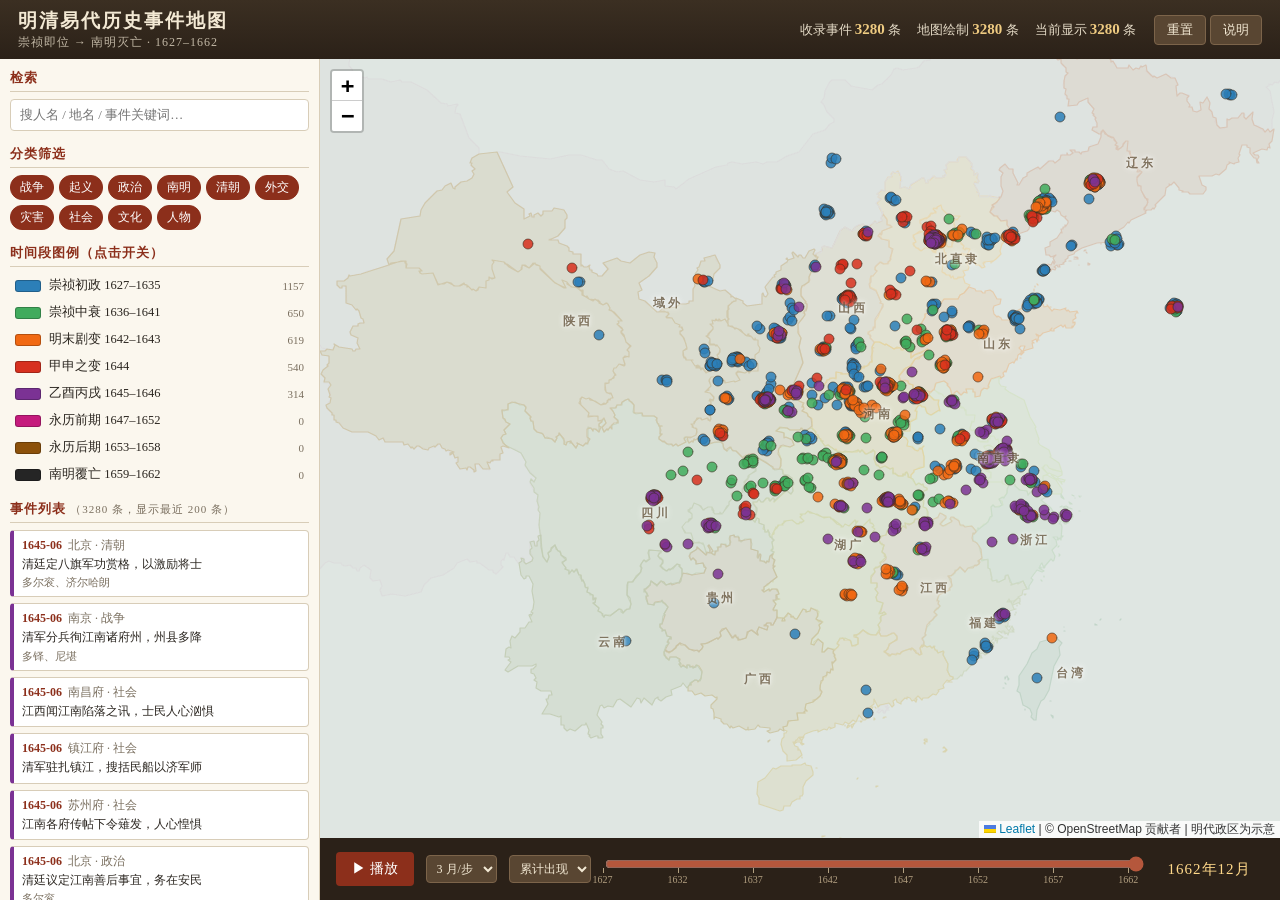
==== web/index.html @ 7ab1c9f6 "v0.1" ====
<!DOCTYPE html>
<html lang="zh-CN">
<head>
<meta charset="UTF-8">
<meta name="viewport" content="width=device-width, initial-scale=1.0">
<title>明清易代历史事件地图 (1627–1662)</title>
<link rel="stylesheet" href="vendor/leaflet.css">
<link rel="stylesheet" href="style.css">
</head>
<body>
<header id="topbar">
  <div class="title-block">
    <h1>明清易代历史事件地图</h1>
    <div class="subtitle">崇祯即位 → 南明灭亡 · 1627–1662</div>
  </div>
  <div class="stats" id="stats"></div>
  <div class="top-actions">
    <button id="btn-reset" title="显示全部事件">重置</button>
    <button id="btn-about" title="说明">说明</button>
  </div>
</header>

<div id="main">
  <aside id="sidebar">
    <section class="panel">
      <h2>检索</h2>
      <input id="search" type="text" placeholder="搜人名 / 地名 / 事件关键词…">
    </section>

    <section class="panel">
      <h2>分类筛选</h2>
      <div id="cat-filters" class="chip-grid"></div>
    </section>

    <section class="panel">
      <h2>时间段图例（点击开关）</h2>
      <div id="period-legend" class="legend-list"></div>
    </section>

    <section class="panel" id="list-panel">
      <h2>事件列表 <span id="list-count"></span></h2>
      <div id="event-list"></div>
    </section>
  </aside>

  <div id="map-wrap">
    <div id="map"></div>
    <div id="playbar">
      <button id="btn-play" title="播放/暂停">▶ 播放</button>
      <select id="speed" title="播放速度">
        <option value="1">1 月/步</option>
        <option value="3" selected>3 月/步</option>
        <option value="12">1 年/步</option>
      </select>
      <select id="mode" title="显示模式">
        <option value="cumulative" selected>累计出现</option>
        <option value="single">仅当前月</option>
        <option value="decade">近十年内</option>
      </select>
      <div class="slider-wrap">
        <input id="timeline" type="range" min="0" max="431" value="431" step="1">
        <div id="ticks"></div>
      </div>
      <div id="time-label">1662年12月</div>
    </div>
    <div id="loading">正在载入事件数据…</div>
  </div>
</div>

<div id="about-modal" class="modal hidden">
  <div class="modal-body">
    <h2>关于本页</h2>
    <p>本页展示 <b>1627 年崇祯帝即位至 1662 年南明永历帝遇难</b> 期间的重要历史事件，数据存于本地 SQLite 数据库 <code>events.db</code>，页面由 <code>data.js</code> 驱动。</p>
    <ul>
      <li><b>时间轴</b>：拖动底部滑块或点击播放，事件按时间顺序在地图上出现。</li>
      <li><b>着色</b>：标记点按时间段着色（见左侧图例），点击图例可开关某一时段。</li>
      <li><b>筛选</b>：可按分类、关键词过滤；点击标记点或列表条目查看详情。</li>
      <li><b>底图</b>：OpenStreetMap；淡色多边形为明代两京十三布政使司（示意性大区界线）。</li>
    </ul>
    <p class="hint">数据为史料整理成果，日期以公历年月表示，个别事件月份容有出入，欢迎校订。</p>
    <button id="btn-close-about">关闭</button>
  </div>
</div>

<script src="vendor/leaflet.js"></script>
<script src="ming_units.js"></script>
<script src="data.js"></script>
<script src="app.js"></script>
</body>
</html>
---- web/vendor/leaflet.css ----
/* required styles */

.leaflet-pane,
.leaflet-tile,
.leaflet-marker-icon,
.leaflet-marker-shadow,
.leaflet-tile-container,
.leaflet-pane > svg,
.leaflet-pane > canvas,
.leaflet-zoom-box,
.leaflet-image-layer,
.leaflet-layer {
	position: absolute;
	left: 0;
	top: 0;
	}
.leaflet-container {
	overflow: hidden;
	}
.leaflet-tile,
.leaflet-marker-icon,
.leaflet-marker-shadow {
	-webkit-user-select: none;
	   -moz-user-select: none;
	        user-select: none;
	  -webkit-user-drag: none;
	}
/* Prevents IE11 from highlighting tiles in blue */
.leaflet-tile::selection {
	background: transparent;
}
/* Safari renders non-retina tile on retina better with this, but Chrome is worse */
.leaflet-safari .leaflet-tile {
	image-rendering: -webkit-optimize-contrast;
	}
/* hack that prevents hw layers "stretching" when loading new tiles */
.leaflet-safari .leaflet-tile-container {
	width: 1600px;
	height: 1600px;
	-webkit-transform-origin: 0 0;
	}
.leaflet-marker-icon,
.leaflet-marker-shadow {
	display: block;
	}
/* .leaflet-container svg: reset svg max-width decleration shipped in Joomla! (joomla.org) 3.x */
/* .leaflet-container img: map is broken in FF if you have max-width: 100% on tiles */
.leaflet-container .leaflet-overlay-pane svg {
	max-width: none !important;
	max-height: none !important;
	}
.leaflet-container .leaflet-marker-pane img,
.leaflet-container .leaflet-shadow-pane img,
.leaflet-container .leaflet-tile-pane img,
.leaflet-container img.leaflet-image-layer,
.leaflet-container .leaflet-tile {
	max-width: none !important;
	max-height: none !important;
	width: auto;
	padding: 0;
	}

.leaflet-container img.leaflet-tile {
	/* See: https://bugs.chromium.org/p/chromium/issues/detail?id=600120 */
	mix-blend-mode: plus-lighter;
}

.leaflet-container.leaflet-touch-zoom {
	-ms-touch-action: pan-x pan-y;
	touch-action: pan-x pan-y;
	}
.leaflet-container.leaflet-touch-drag {
	-ms-touch-action: pinch-zoom;
	/* Fallback for FF which doesn't support pinch-zoom */
	touch-action: none;
	touch-action: pinch-zoom;
}
.leaflet-container.leaflet-touch-drag.leaflet-touch-zoom {
	-ms-touch-action: none;
	touch-action: none;
}
.leaflet-container {
	-webkit-tap-highlight-color: transparent;
}
.leaflet-container a {
	-webkit-tap-highlight-color: rgba(51, 181, 229, 0.4);
}
.leaflet-tile {
	filter: inherit;
	visibility: hidden;
	}
.leaflet-tile-loaded {
	visibility: inherit;
	}
.leaflet-zoom-box {
	width: 0;
	height: 0;
	-moz-box-sizing: border-box;
	     box-sizing: border-box;
	z-index: 800;
	}
/* workaround for https://bugzilla.mozilla.org/show_bug.cgi?id=888319 */
.leaflet-overlay-pane svg {
	-moz-user-select: none;
	}

.leaflet-pane         { z-index: 400; }

.leaflet-tile-pane    { z-index: 200; }
.leaflet-overlay-pane { z-index: 400; }
.leaflet-shadow-pane  { z-index: 500; }
.leaflet-marker-pane  { z-index: 600; }
.leaflet-tooltip-pane   { z-index: 650; }
.leaflet-popup-pane   { z-index: 700; }

.leaflet-map-pane canvas { z-index: 100; }
.leaflet-map-pane svg    { z-index: 200; }

.leaflet-vml-shape {
	width: 1px;
	height: 1px;
	}
.lvml {
	behavior: url(#default#VML);
	display: inline-block;
	position: absolute;
	}


/* control positioning */

.leaflet-control {
	position: relative;
	z-index: 800;
	pointer-events: visiblePainted; /* IE 9-10 doesn't have auto */
	pointer-events: auto;
	}
.leaflet-top,
.leaflet-bottom {
	position: absolute;
	z-index: 1000;
	pointer-events: none;
	}
.leaflet-top {
	top: 0;
	}
.leaflet-right {
	right: 0;
	}
.leaflet-bottom {
	bottom: 0;
	}
.leaflet-left {
	left: 0;
	}
.leaflet-control {
	float: left;
	clear: both;
	}
.leaflet-right .leaflet-control {
	float: right;
	}
.leaflet-top .leaflet-control {
	margin-top: 10px;
	}
.leaflet-bottom .leaflet-control {
	margin-bottom: 10px;
	}
.leaflet-left .leaflet-control {
	margin-left: 10px;
	}
.leaflet-right .leaflet-control {
	margin-right: 10px;
	}


/* zoom and fade animations */

.leaflet-fade-anim .leaflet-popup {
	opacity: 0;
	-webkit-transition: opacity 0.2s linear;
	   -moz-transition: opacity 0.2s linear;
	        transition: opacity 0.2s linear;
	}
.leaflet-fade-anim .leaflet-map-pane .leaflet-popup {
	opacity: 1;
	}
.leaflet-zoom-animated {
	-webkit-transform-origin: 0 0;
	    -ms-transform-origin: 0 0;
	        transform-origin: 0 0;
	}
svg.leaflet-zoom-animated {
	will-change: transform;
}

.leaflet-zoom-anim .leaflet-zoom-animated {
	-webkit-transition: -webkit-transform 0.25s cubic-bezier(0,0,0.25,1);
	   -moz-transition:    -moz-transform 0.25s cubic-bezier(0,0,0.25,1);
	        transition:         transform 0.25s cubic-bezier(0,0,0.25,1);
	}
.leaflet-zoom-anim .leaflet-tile,
.leaflet-pan-anim .leaflet-tile {
	-webkit-transition: none;
	   -moz-transition: none;
	        transition: none;
	}

.leaflet-zoom-anim .leaflet-zoom-hide {
	visibility: hidden;
	}


/* cursors */

.leaflet-interactive {
	cursor: pointer;
	}
.leaflet-grab {
	cursor: -webkit-grab;
	cursor:    -moz-grab;
	cursor:         grab;
	}
.leaflet-crosshair,
.leaflet-crosshair .leaflet-interactive {
	cursor: crosshair;
	}
.leaflet-popup-pane,
.leaflet-control {
	cursor: auto;
	}
.leaflet-dragging .leaflet-grab,
.leaflet-dragging .leaflet-grab .leaflet-interactive,
.leaflet-dragging .leaflet-marker-draggable {
	cursor: move;
	cursor: -webkit-grabbing;
	cursor:    -moz-grabbing;
	cursor:         grabbing;
	}

/* marker & overlays interactivity */
.leaflet-marker-icon,
.leaflet-marker-shadow,
.leaflet-image-layer,
.leaflet-pane > svg path,
.leaflet-tile-container {
	pointer-events: none;
	}

.leaflet-marker-icon.leaflet-interactive,
.leaflet-image-layer.leaflet-interactive,
.leaflet-pane > svg path.leaflet-interactive,
svg.leaflet-image-layer.leaflet-interactive path {
	pointer-events: visiblePainted; /* IE 9-10 doesn't have auto */
	pointer-events: auto;
	}

/* visual tweaks */

.leaflet-container {
	background: #ddd;
	outline-offset: 1px;
	}
.leaflet-container a {
	color: #0078A8;
	}
.leaflet-zoom-box {
	border: 2px dotted #38f;
	background: rgba(255,255,255,0.5);
	}


/* general typography */
.leaflet-container {
	font-family: "Helvetica Neue", Arial, Helvetica, sans-serif;
	font-size: 12px;
	font-size: 0.75rem;
	line-height: 1.5;
	}


/* general toolbar styles */

.leaflet-bar {
	box-shadow: 0 1px 5px rgba(0,0,0,0.65);
	border-radius: 4px;
	}
.leaflet-bar a {
	background-color: #fff;
	border-bottom: 1px solid #ccc;
	width: 26px;
	height: 26px;
	line-height: 26px;
	display: block;
	text-align: center;
	text-decoration: none;
	color: black;
	}
.leaflet-bar a,
.leaflet-control-layers-toggle {
	background-position: 50% 50%;
	background-repeat: no-repeat;
	display: block;
	}
.leaflet-bar a:hover,
.leaflet-bar a:focus {
	background-color: #f4f4f4;
	}
.leaflet-bar a:first-child {
	border-top-left-radius: 4px;
	border-top-right-radius: 4px;
	}
.leaflet-bar a:last-child {
	border-bottom-left-radius: 4px;
	border-bottom-right-radius: 4px;
	border-bottom: none;
	}
.leaflet-bar a.leaflet-disabled {
	cursor: default;
	background-color: #f4f4f4;
	color: #bbb;
	}

.leaflet-touch .leaflet-bar a {
	width: 30px;
	height: 30px;
	line-height: 30px;
	}
.leaflet-touch .leaflet-bar a:first-child {
	border-top-left-radius: 2px;
	border-top-right-radius: 2px;
	}
.leaflet-touch .leaflet-bar a:last-child {
	border-bottom-left-radius: 2px;
	border-bottom-right-radius: 2px;
	}

/* zoom control */

.leaflet-control-zoom-in,
.leaflet-control-zoom-out {
	font: bold 18px 'Lucida Console', Monaco, monospace;
	text-indent: 1px;
	}

.leaflet-touch .leaflet-control-zoom-in, .leaflet-touch .leaflet-control-zoom-out  {
	font-size: 22px;
	}


/* layers control */

.leaflet-control-layers {
	box-shadow: 0 1px 5px rgba(0,0,0,0.4);
	background: #fff;
	border-radius: 5px;
	}
.leaflet-control-layers-toggle {
	background-image: url(images/layers.png);
	width: 36px;
	height: 36px;
	}
.leaflet-retina .leaflet-control-layers-toggle {
	background-image: url(images/layers-2x.png);
	background-size: 26px 26px;
	}
.leaflet-touch .leaflet-control-layers-toggle {
	width: 44px;
	height: 44px;
	}
.leaflet-control-layers .leaflet-control-layers-list,
.leaflet-control-layers-expanded .leaflet-control-layers-toggle {
	display: none;
	}
.leaflet-control-layers-expanded .leaflet-control-layers-list {
	display: block;
	position: relative;
	}
.leaflet-control-layers-expanded {
	padding: 6px 10px 6px 6px;
	color: #333;
	background: #fff;
	}
.leaflet-control-layers-scrollbar {
	overflow-y: scroll;
	overflow-x: hidden;
	padding-right: 5px;
	}
.leaflet-control-layers-selector {
	margin-top: 2px;
	position: relative;
	top: 1px;
	}
.leaflet-control-layers label {
	display: block;
	font-size: 13px;
	font-size: 1.08333em;
	}
.leaflet-control-layers-separator {
	height: 0;
	border-top: 1px solid #ddd;
	margin: 5px -10px 5px -6px;
	}

/* Default icon URLs */
.leaflet-default-icon-path { /* used only in path-guessing heuristic, see L.Icon.Default */
	background-image: url(images/marker-icon.png);
	}


/* attribution and scale controls */

.leaflet-container .leaflet-control-attribution {
	background: #fff;
	background: rgba(255, 255, 255, 0.8);
	margin: 0;
	}
.leaflet-control-attribution,
.leaflet-control-scale-line {
	padding: 0 5px;
	color: #333;
	line-height: 1.4;
	}
.leaflet-control-attribution a {
	text-decoration: none;
	}
.leaflet-control-attribution a:hover,
.leaflet-control-attribution a:focus {
	text-decoration: underline;
	}
.leaflet-attribution-flag {
	display: inline !important;
	vertical-align: baseline !important;
	width: 1em;
	height: 0.6669em;
	}
.leaflet-left .leaflet-control-scale {
	margin-left: 5px;
	}
.leaflet-bottom .leaflet-control-scale {
	margin-bottom: 5px;
	}
.leaflet-control-scale-line {
	border: 2px solid #777;
	border-top: none;
	line-height: 1.1;
	padding: 2px 5px 1px;
	white-space: nowrap;
	-moz-box-sizing: border-box;
	     box-sizing: border-box;
	background: rgba(255, 255, 255, 0.8);
	text-shadow: 1px 1px #fff;
	}
.leaflet-control-scale-line:not(:first-child) {
	border-top: 2px solid #777;
	border-bottom: none;
	margin-top: -2px;
	}
.leaflet-control-scale-line:not(:first-child):not(:last-child) {
	border-bottom: 2px solid #777;
	}

.leaflet-touch .leaflet-control-attribution,
.leaflet-touch .leaflet-control-layers,
.leaflet-touch .leaflet-bar {
	box-shadow: none;
	}
.leaflet-touch .leaflet-control-layers,
.leaflet-touch .leaflet-bar {
	border: 2px solid rgba(0,0,0,0.2);
	background-clip: padding-box;
	}


/* popup */

.leaflet-popup {
	position: absolute;
	text-align: center;
	margin-bottom: 20px;
	}
.leaflet-popup-content-wrapper {
	padding: 1px;
	text-align: left;
	border-radius: 12px;
	}
.leaflet-popup-content {
	margin: 13px 24px 13px 20px;
	line-height: 1.3;
	font-size: 13px;
	font-size: 1.08333em;
	min-height: 1px;
	}
.leaflet-popup-content p {
	margin: 17px 0;
	margin: 1.3em 0;
	}
.leaflet-popup-tip-container {
	width: 40px;
	height: 20px;
	position: absolute;
	left: 50%;
	margin-top: -1px;
	margin-left: -20px;
	overflow: hidden;
	pointer-events: none;
	}
.leaflet-popup-tip {
	width: 17px;
	height: 17px;
	padding: 1px;

	margin: -10px auto 0;
	pointer-events: auto;

	-webkit-transform: rotate(45deg);
	   -moz-transform: rotate(45deg);
	    -ms-transform: rotate(45deg);
	        transform: rotate(45deg);
	}
.leaflet-popup-content-wrapper,
.leaflet-popup-tip {
	background: white;
	color: #333;
	box-shadow: 0 3px 14px rgba(0,0,0,0.4);
	}
.leaflet-container a.leaflet-popup-close-button {
	position: absolute;
	top: 0;
	right: 0;
	border: none;
	text-align: center;
	width: 24px;
	height: 24px;
	font: 16px/24px Tahoma, Verdana, sans-serif;
	color: #757575;
	text-decoration: none;
	background: transparent;
	}
.leaflet-container a.leaflet-popup-close-button:hover,
.leaflet-container a.leaflet-popup-close-button:focus {
	color: #585858;
	}
.leaflet-popup-scrolled {
	overflow: auto;
	}

.leaflet-oldie .leaflet-popup-content-wrapper {
	-ms-zoom: 1;
	}
.leaflet-oldie .leaflet-popup-tip {
	width: 24px;
	margin: 0 auto;

	-ms-filter: "progid:DXImageTransform.Microsoft.Matrix(M11=0.70710678, M12=0.70710678, M21=-0.70710678, M22=0.70710678)";
	filter: progid:DXImageTransform.Microsoft.Matrix(M11=0.70710678, M12=0.70710678, M21=-0.70710678, M22=0.70710678);
	}

.leaflet-oldie .leaflet-control-zoom,
.leaflet-oldie .leaflet-control-layers,
.leaflet-oldie .leaflet-popup-content-wrapper,
.leaflet-oldie .leaflet-popup-tip {
	border: 1px solid #999;
	}


/* div icon */

.leaflet-div-icon {
	background: #fff;
	border: 1px solid #666;
	}


/* Tooltip */
/* Base styles for the element that has a tooltip */
.leaflet-tooltip {
	position: absolute;
	padding: 6px;
	background-color: #fff;
	border: 1px solid #fff;
	border-radius: 3px;
	color: #222;
	white-space: nowrap;
	-webkit-user-select: none;
	-moz-user-select: none;
	-ms-user-select: none;
	user-select: none;
	pointer-events: none;
	box-shadow: 0 1px 3px rgba(0,0,0,0.4);
	}
.leaflet-tooltip.leaflet-interactive {
	cursor: pointer;
	pointer-events: auto;
	}
.leaflet-tooltip-top:before,
.leaflet-tooltip-bottom:before,
.leaflet-tooltip-left:before,
.leaflet-tooltip-right:before {
	position: absolute;
	pointer-events: none;
	border: 6px solid transparent;
	background: transparent;
	content: "";
	}

/* Directions */

.leaflet-tooltip-bottom {
	margin-top: 6px;
}
.leaflet-tooltip-top {
	margin-top: -6px;
}
.leaflet-tooltip-bottom:before,
.leaflet-tooltip-top:before {
	left: 50%;
	margin-left: -6px;
	}
.leaflet-tooltip-top:before {
	bottom: 0;
	margin-bottom: -12px;
	border-top-color: #fff;
	}
.leaflet-tooltip-bottom:before {
	top: 0;
	margin-top: -12px;
	margin-left: -6px;
	border-bottom-color: #fff;
	}
.leaflet-tooltip-left {
	margin-left: -6px;
}
.leaflet-tooltip-right {
	margin-left: 6px;
}
.leaflet-tooltip-left:before,
.leaflet-tooltip-right:before {
	top: 50%;
	margin-top: -6px;
	}
.leaflet-tooltip-left:before {
	right: 0;
	margin-right: -12px;
	border-left-color: #fff;
	}
.leaflet-tooltip-right:before {
	left: 0;
	margin-left: -12px;
	border-right-color: #fff;
	}

/* Printing */

@media print {
	/* Prevent printers from removing background-images of controls. */
	.leaflet-control {
		-webkit-print-color-adjust: exact;
		print-color-adjust: exact;
		}
	}
---- web/style.css ----
:root {
  --bg: #f4efe4;
  --panel: #fbf7ee;
  --ink: #2b2620;
  --muted: #7a6f5f;
  --line: #d8cdb8;
  --accent: #8c2f1b;
  --accent-soft: #b5573c;
}

* { box-sizing: border-box; }
html, body {
  margin: 0; padding: 0; height: 100%;
  font-family: "Songti SC", "Noto Serif SC", "Source Han Serif SC", "SimSun", serif;
  color: var(--ink); background: var(--bg);
}
body { display: flex; flex-direction: column; height: 100vh; overflow: hidden; }

/* ---------- 顶栏 ---------- */
#topbar {
  display: flex; align-items: center; gap: 18px;
  padding: 8px 18px; background: linear-gradient(180deg, #3b2f22, #2b2118);
  color: #f3e9d4; flex: 0 0 auto;
}
#topbar h1 { font-size: 19px; margin: 0; letter-spacing: 2px; }
.subtitle { font-size: 12px; opacity: .75; letter-spacing: 1px; }
.stats { display: flex; gap: 16px; font-size: 13px; margin-left: auto; opacity: .92; }
.stats b { color: #ffd98a; font-size: 15px; }
.top-actions button {
  background: #594632; color: #f3e9d4; border: 1px solid #7c644a;
  padding: 5px 12px; border-radius: 4px; cursor: pointer; font-family: inherit;
}
.top-actions button:hover { background: #6d563d; }

/* ---------- 主体 ---------- */
#main { flex: 1; display: flex; min-height: 0; }

#sidebar {
  width: 320px; flex: 0 0 auto; background: var(--panel);
  border-right: 1px solid var(--line); overflow-y: auto; padding: 10px;
}
.panel { margin-bottom: 14px; }
.panel h2 {
  font-size: 13px; margin: 0 0 7px; color: var(--accent);
  border-bottom: 1px solid var(--line); padding-bottom: 4px; letter-spacing: 1px;
}
#search {
  width: 100%; padding: 7px 9px; border: 1px solid var(--line); border-radius: 4px;
  background: #fff; font-family: inherit; font-size: 13px;
}

.chip-grid { display: flex; flex-wrap: wrap; gap: 5px; }
.chip {
  padding: 3px 9px; border: 1px solid var(--line); border-radius: 12px;
  font-size: 12px; cursor: pointer; background: #fff; user-select: none;
}
.chip.active { background: var(--accent); color: #fff; border-color: var(--accent); }

.legend-list { display: flex; flex-direction: column; gap: 4px; }
.legend-item {
  display: flex; align-items: center; gap: 8px; font-size: 12.5px;
  cursor: pointer; padding: 3px 5px; border-radius: 4px; user-select: none;
}
.legend-item:hover { background: #f0e7d5; }
.legend-item.off { opacity: .35; }
.legend-swatch {
  width: 26px; height: 12px; border-radius: 3px; flex: 0 0 auto;
  border: 1px solid rgba(0,0,0,.25);
}
.legend-count { margin-left: auto; color: var(--muted); font-size: 11px; }

#event-list { display: flex; flex-direction: column; gap: 6px; }
.ev-item {
  border: 1px solid var(--line); border-left: 4px solid var(--accent-soft);
  background: #fff; border-radius: 4px; padding: 6px 8px; cursor: pointer; font-size: 12px;
}
.ev-item:hover { background: #fdf3e2; }
.ev-item .ev-date { font-weight: bold; color: var(--accent); }
.ev-item .ev-place { color: var(--muted); margin-left: 6px; }
.ev-item .ev-sum { margin-top: 2px; line-height: 1.45; }
.ev-item .ev-persons { margin-top: 2px; color: var(--muted); font-size: 11px; }
#list-count { color: var(--muted); font-weight: normal; font-size: 11px; }
.more-hint { text-align: center; color: var(--muted); font-size: 11px; padding: 6px; }

/* ---------- 地图 ---------- */
#map-wrap { flex: 1; position: relative; min-width: 0; }
#map { position: absolute; inset: 0 0 62px 0; background: #dfe6e2; }
.leaflet-tile-pane { filter: sepia(0.28) saturate(0.82) brightness(1.03) contrast(0.96); }
.unit-label {
  background: transparent; border: none; box-shadow: none;
  color: #6b5b44; font-size: 12px; font-weight: bold; letter-spacing: 3px;
  text-shadow: 0 0 3px #fff, 0 0 6px #fff; opacity: .8; white-space: nowrap;
}

#loading {
  position: absolute; inset: 0 0 62px 0; display: flex; align-items: center; justify-content: center;
  background: rgba(244,239,228,.9); font-size: 16px; z-index: 900; letter-spacing: 2px;
}

/* ---------- 时间轴 ---------- */
#playbar {
  position: absolute; left: 0; right: 0; bottom: 0; height: 62px;
  background: #2b2118; display: flex; align-items: center; gap: 12px; padding: 0 16px;
  color: #f3e9d4; z-index: 800;
}
#btn-play {
  background: var(--accent); color: #fff; border: none; border-radius: 4px;
  padding: 8px 16px; font-size: 14px; cursor: pointer; font-family: inherit; flex: 0 0 auto;
}
#btn-play:hover { background: var(--accent-soft); }
#playbar select {
  background: #594632; color: #f3e9d4; border: 1px solid #7c644a;
  border-radius: 4px; padding: 5px 6px; font-family: inherit; font-size: 12px;
}
.slider-wrap { flex: 1; position: relative; padding-top: 4px; }
#timeline { width: 100%; accent-color: var(--accent-soft); cursor: pointer; }
#ticks { position: relative; height: 14px; margin-top: -2px; }
.tick {
  position: absolute; top: 0; transform: translateX(-50%);
  font-size: 10px; color: #c9b593; opacity: .85;
}
.tick::before {
  content: ""; position: absolute; top: -6px; left: 50%; width: 1px; height: 5px;
  background: #c9b593;
}
#time-label {
  flex: 0 0 110px; text-align: center; font-size: 15px; color: #ffd98a;
  letter-spacing: 1px;
}

/* ---------- 弹窗 / 模态 ---------- */
.leaflet-popup-content {
  font-family: inherit; font-size: 13px; line-height: 1.6; max-width: 280px;
}
.leaflet-popup-content .pop-date { color: var(--accent); font-weight: bold; }
.leaflet-popup-content .pop-cat {
  display: inline-block; background: var(--accent); color: #fff;
  border-radius: 3px; padding: 0 6px; font-size: 11px; margin-left: 6px;
}
.leaflet-popup-content .pop-sum { margin: 6px 0; }
.leaflet-popup-content .pop-persons { color: var(--muted); font-size: 12px; }

.modal {
  position: fixed; inset: 0; background: rgba(30,24,18,.55);
  display: flex; align-items: center; justify-content: center; z-index: 2000;
}
.modal.hidden { display: none; }
.modal-body {
  background: var(--panel); max-width: 560px; padding: 22px 26px; border-radius: 8px;
  font-size: 13.5px; line-height: 1.8;
}
.modal-body h2 { margin-top: 0; color: var(--accent); }
.modal-body .hint { color: var(--muted); font-size: 12px; }
.modal-body button {
  background: var(--accent); color: #fff; border: none; padding: 7px 18px;
  border-radius: 4px; cursor: pointer; font-family: inherit;
}

/* ---------- 小屏 ---------- */
@media (max-width: 900px) {
  #main { flex-direction: column; }
  #sidebar { width: 100%; max-height: 38vh; order: 2; }
  #map-wrap { order: 1; }
  #map { inset: 0 0 56px 0; }
}
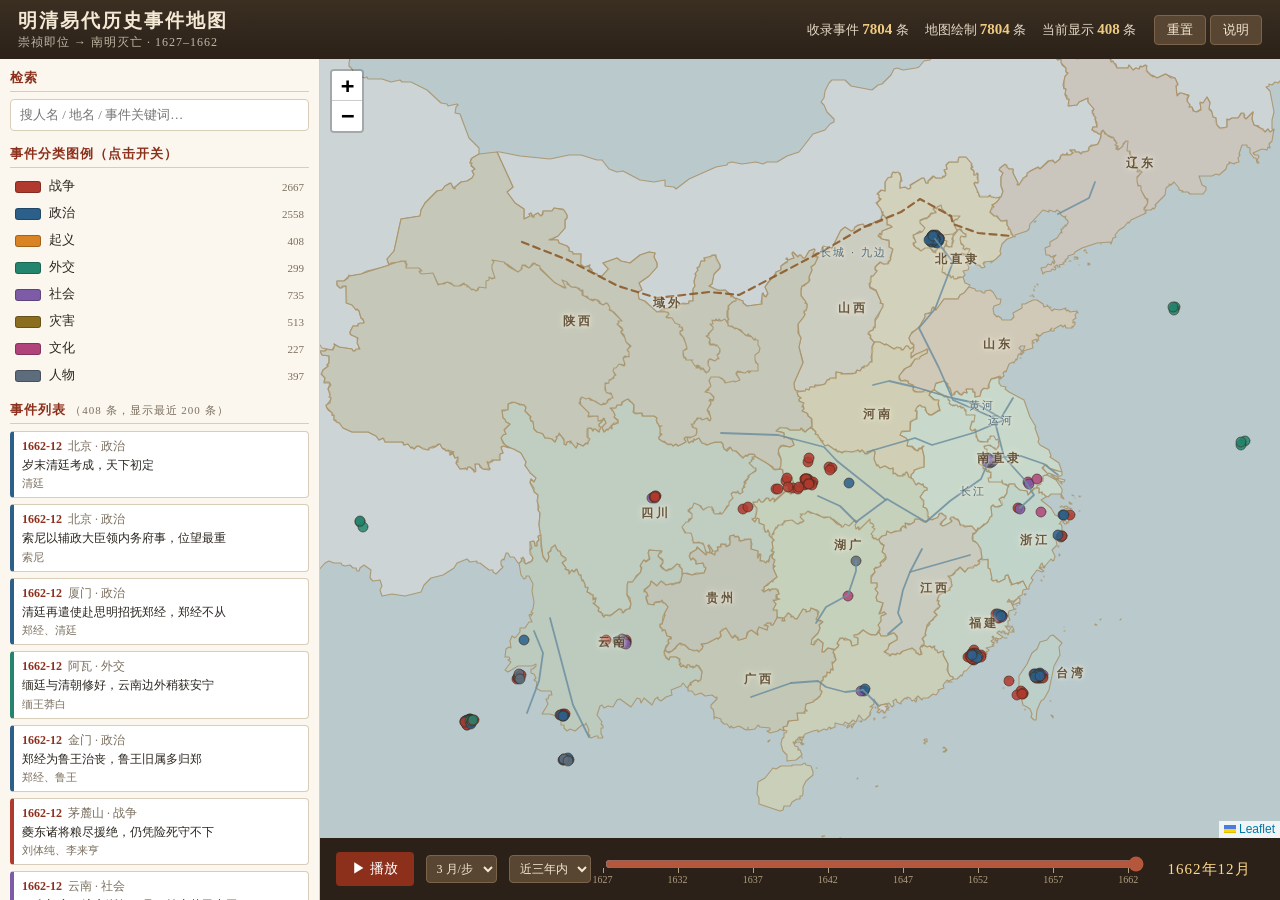
==== commit 504d3087: "v0.3" ====
--- a/web/index.html
+++ b/web/index.html
@@ -15,7 +15,7 @@
   </div>
   <div class="stats" id="stats"></div>
   <div class="top-actions">
-    <button id="btn-reset" title="显示全部事件">重置</button>
+    <button id="btn-reset" title="恢复默认设置">重置</button>
     <button id="btn-about" title="说明">说明</button>
   </div>
 </header>
@@ -28,13 +28,8 @@
     </section>
 
     <section class="panel">
-      <h2>分类筛选</h2>
-      <div id="cat-filters" class="chip-grid"></div>
-    </section>
-
-    <section class="panel">
-      <h2>时间段图例（点击开关）</h2>
-      <div id="period-legend" class="legend-list"></div>
+      <h2>事件分类图例（点击开关）</h2>
+      <div id="cat-legend" class="legend-list"></div>
     </section>
 
     <section class="panel" id="list-panel">
@@ -52,10 +47,11 @@
         <option value="3" selected>3 月/步</option>
         <option value="12">1 年/步</option>
       </select>
-      <select id="mode" title="显示模式">
-        <option value="cumulative" selected>累计出现</option>
+      <select id="mode" title="事件显示长度">
+        <option value="recent3" selected>近三年内</option>
+        <option value="decade">近十年内</option>
+        <option value="cumulative">累计出现</option>
         <option value="single">仅当前月</option>
-        <option value="decade">近十年内</option>
       </select>
       <div class="slider-wrap">
         <input id="timeline" type="range" min="0" max="431" value="431" step="1">
@@ -72,12 +68,12 @@
     <h2>关于本页</h2>
     <p>本页展示 <b>1627 年崇祯帝即位至 1662 年南明永历帝遇难</b> 期间的重要历史事件，数据存于本地 SQLite 数据库 <code>events.db</code>，页面由 <code>data.js</code> 驱动。</p>
     <ul>
-      <li><b>时间轴</b>：拖动底部滑块或点击播放，事件按时间顺序在地图上出现。</li>
-      <li><b>着色</b>：标记点按时间段着色（见左侧图例），点击图例可开关某一时段。</li>
+      <li><b>底图</b>：自绘明末历史地图——明代两京十三布政使司设色政区、明代河流（含明末黄河夺淮河道）、明长城九边，无在线瓦片依赖。</li>
+      <li><b>时间轴</b>：拖动底部滑块或点击播放，事件按时间顺序出现；默认自 1662 年起，显示长度默认「近三年内」。</li>
+      <li><b>着色</b>：标记点按事件分类着色（战争/政治/起义/外交/社会/灾害/文化/人物），图例可点击开关。</li>
       <li><b>筛选</b>：可按分类、关键词过滤；点击标记点或列表条目查看详情。</li>
-      <li><b>底图</b>：OpenStreetMap；淡色多边形为明代两京十三布政使司（示意性大区界线）。</li>
     </ul>
-    <p class="hint">数据为史料整理成果，日期以公历年月表示，个别事件月份容有出入，欢迎校订。</p>
+    <p class="hint">数据为史料整理成果，日期按公历年月表示，个别事件月份容有出入，欢迎校订。</p>
     <button id="btn-close-about">关闭</button>
   </div>
 </div>
--- a/web/style.css
+++ b/web/style.css
@@ -84,12 +84,16 @@
 
 /* ---------- 地图 ---------- */
 #map-wrap { flex: 1; position: relative; min-width: 0; }
-#map { position: absolute; inset: 0 0 62px 0; background: #dfe6e2; }
-.leaflet-tile-pane { filter: sepia(0.28) saturate(0.82) brightness(1.03) contrast(0.96); }
+#map { position: absolute; inset: 0 0 62px 0; background: #b9c9cc; }  /* 海域底色 */
+.river-label {
+  background: transparent; border: none; box-shadow: none;
+  color: #4c6b7a; font-size: 11px; letter-spacing: 2px;
+  text-shadow: 0 0 3px #f0e9d8, 0 0 5px #f0e9d8; white-space: nowrap;
+}
 .unit-label {
   background: transparent; border: none; box-shadow: none;
-  color: #6b5b44; font-size: 12px; font-weight: bold; letter-spacing: 3px;
-  text-shadow: 0 0 3px #fff, 0 0 6px #fff; opacity: .8; white-space: nowrap;
+  color: #5c4a30; font-size: 12px; font-weight: bold; letter-spacing: 3px;
+  text-shadow: 0 0 3px #f0e9d8, 0 0 6px #f0e9d8; opacity: .9; white-space: nowrap;
 }
 
 #loading {
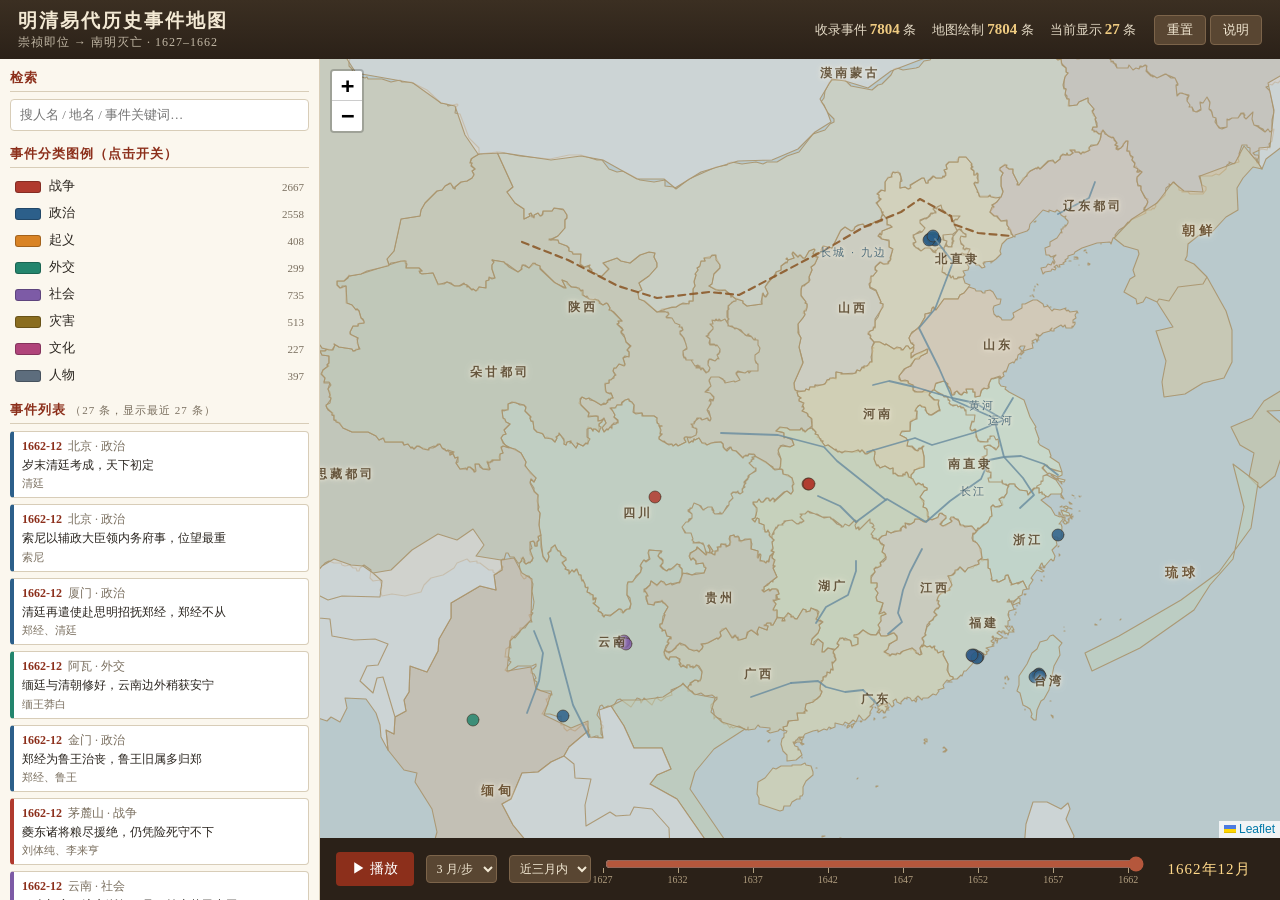
==== commit 172a761d: "v0.4" ====
--- a/web/index.html
+++ b/web/index.html
@@ -48,10 +48,10 @@
         <option value="12">1 年/步</option>
       </select>
       <select id="mode" title="事件显示长度">
-        <option value="recent3" selected>近三年内</option>
+        <option value="recent3m" selected>近三月内</option>
+        <option value="recent3y">近三年内</option>
         <option value="decade">近十年内</option>
         <option value="cumulative">累计出现</option>
-        <option value="single">仅当前月</option>
       </select>
       <div class="slider-wrap">
         <input id="timeline" type="range" min="0" max="431" value="431" step="1">
@@ -68,10 +68,10 @@
     <h2>关于本页</h2>
     <p>本页展示 <b>1627 年崇祯帝即位至 1662 年南明永历帝遇难</b> 期间的重要历史事件，数据存于本地 SQLite 数据库 <code>events.db</code>，页面由 <code>data.js</code> 驱动。</p>
     <ul>
-      <li><b>底图</b>：自绘明末历史地图——明代两京十三布政使司设色政区、明代河流（含明末黄河夺淮河道）、明长城九边，无在线瓦片依赖。</li>
-      <li><b>时间轴</b>：拖动底部滑块或点击播放，事件按时间顺序出现；默认自 1662 年起，显示长度默认「近三年内」。</li>
+      <li><b>底图</b>：自绘明末历史地图——明代两京十三布政使司设色政区、明代河流（含明末黄河夺淮河道）、明长城九边，无在线瓦片依赖，可离线使用。</li>
+      <li><b>时间轴</b>：拖动底部滑块或点击播放，事件按时间顺序出现；默认自 1662 年起，显示长度默认「近三月内」。</li>
       <li><b>着色</b>：标记点按事件分类着色（战争/政治/起义/外交/社会/灾害/文化/人物），图例可点击开关。</li>
-      <li><b>筛选</b>：可按分类、关键词过滤；点击标记点或列表条目查看详情。</li>
+      <li><b>交互</b>：<b>鼠标悬停事件点自动弹出说明，移开自动关闭</b>；触屏可点击打开；亦可按分类、关键词筛选。</li>
     </ul>
     <p class="hint">数据为史料整理成果，日期按公历年月表示，个别事件月份容有出入，欢迎校订。</p>
     <button id="btn-close-about">关闭</button>
--- a/web/style.css
+++ b/web/style.css
@@ -86,11 +86,13 @@
 #map-wrap { flex: 1; position: relative; min-width: 0; }
 #map { position: absolute; inset: 0 0 62px 0; background: #b9c9cc; }  /* 海域底色 */
 .river-label {
+  pointer-events: none;
   background: transparent; border: none; box-shadow: none;
   color: #4c6b7a; font-size: 11px; letter-spacing: 2px;
   text-shadow: 0 0 3px #f0e9d8, 0 0 5px #f0e9d8; white-space: nowrap;
 }
 .unit-label {
+  pointer-events: none;
   background: transparent; border: none; box-shadow: none;
   color: #5c4a30; font-size: 12px; font-weight: bold; letter-spacing: 3px;
   text-shadow: 0 0 3px #f0e9d8, 0 0 6px #f0e9d8; opacity: .9; white-space: nowrap;
@@ -167,3 +169,16 @@
   #map-wrap { order: 1; }
   #map { inset: 0 0 56px 0; }
 }
+
+
+/* ---------- 悬停说明小窗：不拦截鼠标，避免悬停闪烁 ---------- */
+#map .leaflet-popup { pointer-events: none; }
+#map .leaflet-popup-content { user-select: none; }
+
+/* 邻国标注 */
+.country-label {
+  pointer-events: none;
+  background: transparent; border: none; box-shadow: none;
+  color: #6b5233; font-size: 13px; font-weight: bold; letter-spacing: 4px;
+  text-shadow: 0 0 3px #f0e9d8, 0 0 6px #f0e9d8; opacity: .95; white-space: nowrap;
+}
